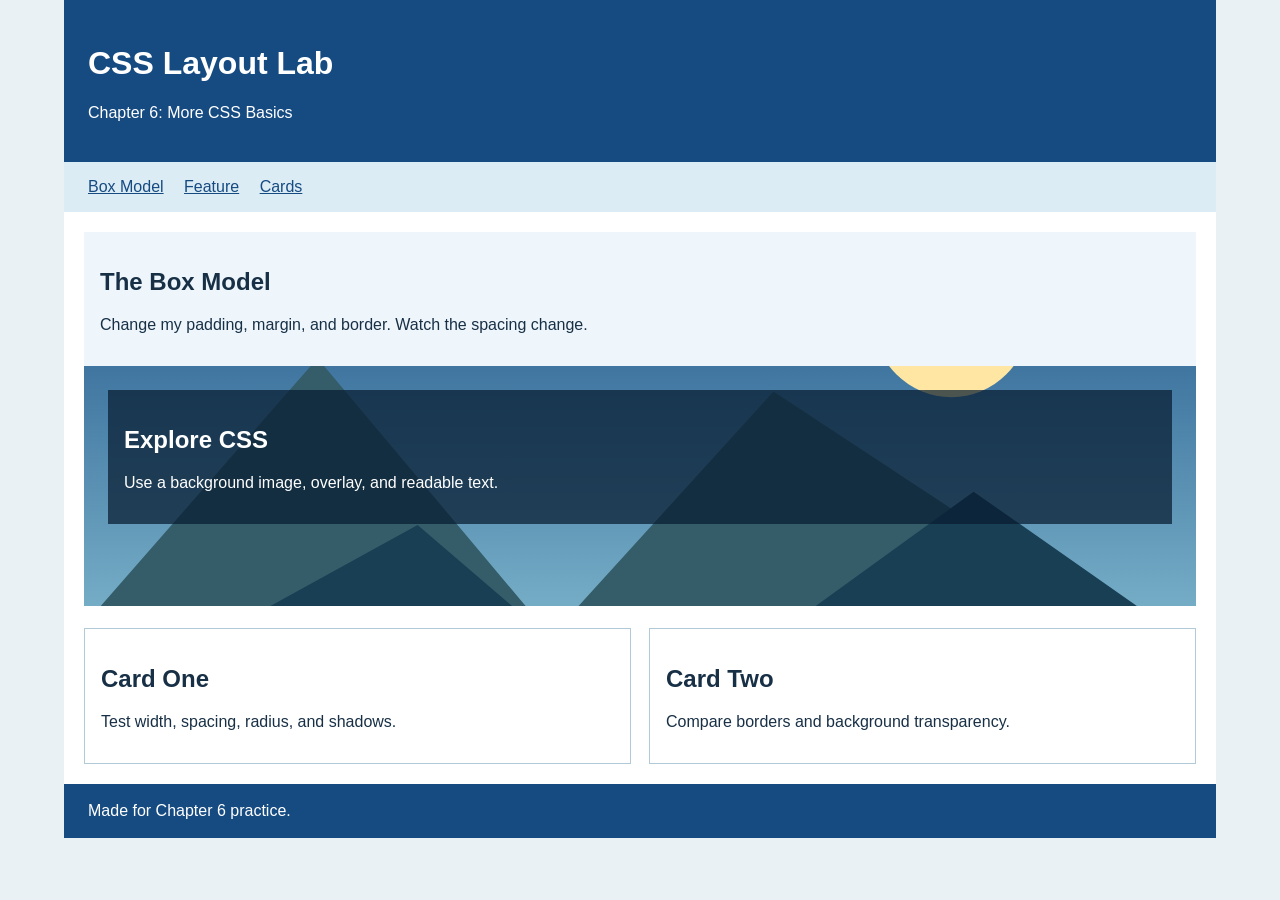
==== chapter6-starter/index.html @ cd53e89a "imported chapter 6 starter files" ====
<!DOCTYPE html>
<html lang="en">
<head>
  <meta charset="UTF-8">
  <meta name="viewport" content="width=device-width, initial-scale=1">
  <title>Chapter 6 | CSS Layout Lab</title>
  <link rel="stylesheet" href="styles.css">
</head>
<body>
  <div class="page-wrapper">
    <header class="site-header">
      <h1>CSS Layout Lab</h1>
      <p>Chapter 6: More CSS Basics</p>
    </header>
    <nav aria-label="Page navigation"><a href="#box-model">Box Model</a> <a href="#feature">Feature</a> <a href="#cards">Cards</a></nav>
    <main>
      <section id="box-model" class="panel">
        <h2>The Box Model</h2>
        <p>Change my padding, margin, and border. Watch the spacing change.</p>
      </section>
      <section id="feature" class="feature">
        <div class="feature-content"><h2>Explore CSS</h2><p>Use a background image, overlay, and readable text.</p></div>
      </section>
      <section id="cards" class="cards" aria-label="Example cards">
        <article class="card"><h2>Card One</h2><p>Test width, spacing, radius, and shadows.</p></article>
        <article class="card"><h2>Card Two</h2><p>Compare borders and background transparency.</p></article>
      </section>
    </main>
    <footer>Made for Chapter 6 practice.</footer>
  </div>
</body>
</html>
---- chapter6-starter/styles.css ----
/* Chapter 6 starter: edit the rules below and add your own. */
* { box-sizing: border-box; }
body { margin: 0; font-family: Arial, Helvetica, sans-serif; color: #183046; background: #e9f1f5; }
.page-wrapper { width: 90%; margin: 0 auto; background: white; }
.site-header { background: #164b82; color: white; padding: 24px; }
nav { padding: 16px 24px; background: #dcecf5; }
nav a { margin-right: 16px; color: #164b82; }
main { padding: 20px; }
.panel { background: #eef6fc; padding: 16px; }
.feature { background-image: url("assets/landscape.svg"); background-size: cover; background-position: center; min-height: 240px; padding: 24px; color: white; }
.feature-content { background-color: rgba(8, 29, 49, .72); padding: 16px; }
.cards { display: flex; flex-wrap: wrap; gap: 18px; margin-top: 22px; }
.card { flex: 1 1 220px; padding: 16px; background: #fff; border: 1px solid #b2cad7; }
footer { padding: 18px 24px; background: #164b82; color: white; }
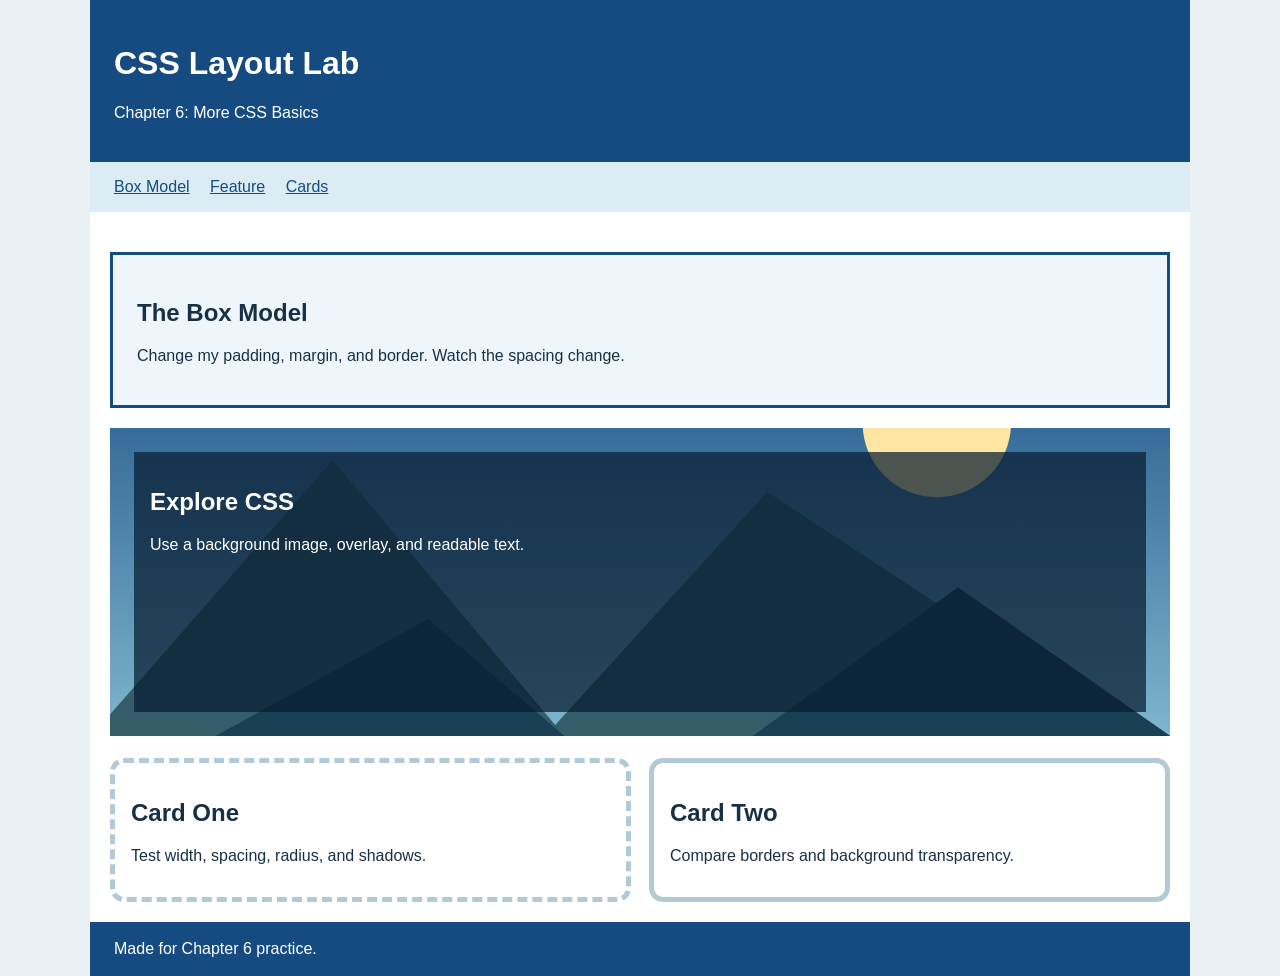
==== commit 01d0b21c: "practice-03.html rounded card corners and added different borders." ====
--- a/chapter6-starter/index.html
+++ b/chapter6-starter/index.html
@@ -22,8 +22,8 @@
         <div class="feature-content"><h2>Explore CSS</h2><p>Use a background image, overlay, and readable text.</p></div>
       </section>
       <section id="cards" class="cards" aria-label="Example cards">
-        <article class="card"><h2>Card One</h2><p>Test width, spacing, radius, and shadows.</p></article>
-        <article class="card"><h2>Card Two</h2><p>Compare borders and background transparency.</p></article>
+        <article class="card card-border"><h2>Card One</h2><p>Test width, spacing, radius, and shadows.</p></article>
+        <article class="card card-2-border"><h2>Card Two</h2><p>Compare borders and background transparency.</p></article>
       </section>
     </main>
     <footer>Made for Chapter 6 practice.</footer>
--- a/chapter6-starter/styles.css
+++ b/chapter6-starter/styles.css
@@ -1,14 +1,76 @@
 /* Chapter 6 starter: edit the rules below and add your own. */
 * { box-sizing: border-box; }
-body { margin: 0; font-family: Arial, Helvetica, sans-serif; color: #183046; background: #e9f1f5; }
-.page-wrapper { width: 90%; margin: 0 auto; background: white; }
-.site-header { background: #164b82; color: white; padding: 24px; }
-nav { padding: 16px 24px; background: #dcecf5; }
-nav a { margin-right: 16px; color: #164b82; }
-main { padding: 20px; }
-.panel { background: #eef6fc; padding: 16px; }
-.feature { background-image: url("assets/landscape.svg"); background-size: cover; background-position: center; min-height: 240px; padding: 24px; color: white; }
-.feature-content { background-color: rgba(8, 29, 49, .72); padding: 16px; }
-.cards { display: flex; flex-wrap: wrap; gap: 18px; margin-top: 22px; }
-.card { flex: 1 1 220px; padding: 16px; background: #fff; border: 1px solid #b2cad7; }
-footer { padding: 18px 24px; background: #164b82; color: white; }
+body {
+    margin: 0;
+    font-family: Arial, Helvetica, sans-serif;
+    color: #183046;
+    background:#e9f1f5; 
+}
+.page-wrapper {
+    width: 90%;
+    max-width: 1100px;
+    margin: 0 auto;
+    background: white; 
+}
+.site-header {
+    background: #164b82;
+    color: white;
+    padding: 24px; }
+nav { 
+    padding: 16px 24px;
+    background: #dcecf5;
+}
+nav a { margin-right: 16px;
+    color: #164b82; 
+}
+main { 
+    padding: 20px;
+}
+#box-model {
+    padding: 24px;
+    margin: 20px 0;
+    border: 3px solid #164b82;
+
+}
+.panel {
+    background: #eef6fc;
+    padding: 16px;
+}
+.feature {
+    background-image: url("assets/landscape.svg");
+    background-size: cover;
+    background-position: center;
+    min-height: 240px;
+    padding: 24px;
+    color: white; 
+}
+.feature-content {
+    background-color: rgba(8, 29, 49, .72);
+    min-height: 260px;
+    padding: 16px;
+}
+.cards {
+    display: flex;
+    flex-wrap: wrap;
+    gap: 18px;
+    margin-top: 22px;
+}
+.card {
+    flex: 1 1 220px;
+    padding: 16px;
+    background: #fff;
+    border: 1px solid #b2cad7;
+}
+.card-border {
+    border: 5px dashed #b2cad7;
+    border-radius: 14px;
+}
+.card-2-border {
+    border: 5px solid #b2cad7;
+    border-radius: 14px;
+}
+footer {
+    padding: 18px 24px;
+    background: #164b82;
+    color: white;
+}
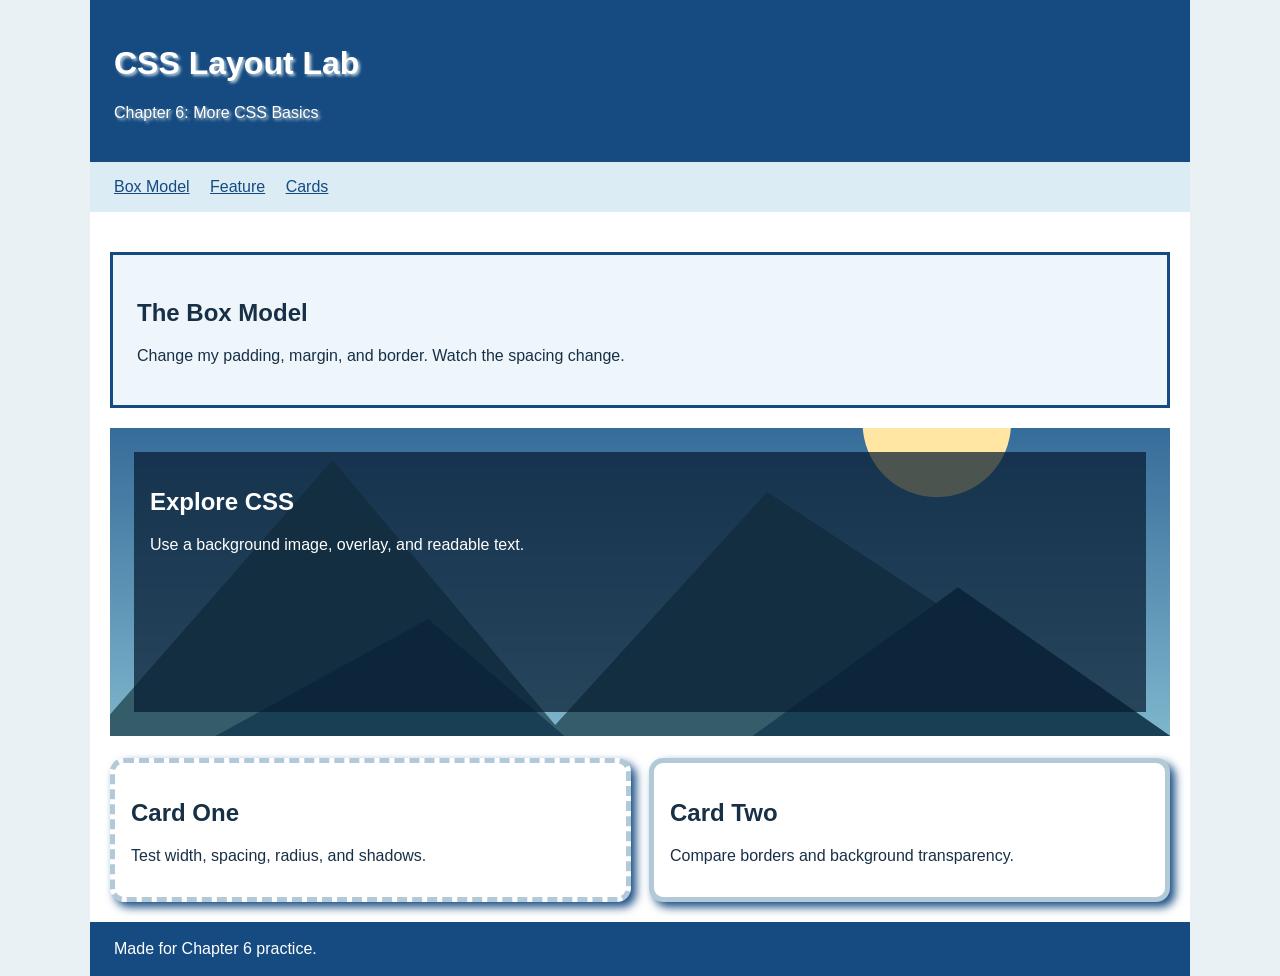
==== commit 4f3c20dc: "edited experimental html and css. will refine with actual content." ====
--- a/chapter6-starter/index.html
+++ b/chapter6-starter/index.html
@@ -12,18 +12,31 @@
       <h1>CSS Layout Lab</h1>
       <p>Chapter 6: More CSS Basics</p>
     </header>
-    <nav aria-label="Page navigation"><a href="#box-model">Box Model</a> <a href="#feature">Feature</a> <a href="#cards">Cards</a></nav>
+    <nav aria-label="Page navigation">
+      <a href="#box-model">Box Model</a>
+      <a href="#feature">Feature</a>
+      <a href="#cards">Cards</a>
+    </nav>
     <main>
       <section id="box-model" class="panel">
         <h2>The Box Model</h2>
         <p>Change my padding, margin, and border. Watch the spacing change.</p>
       </section>
       <section id="feature" class="feature">
-        <div class="feature-content"><h2>Explore CSS</h2><p>Use a background image, overlay, and readable text.</p></div>
+        <div class="feature-content">
+          <h2>Explore CSS</h2>
+          <p>Use a background image, overlay, and readable text.</p>
+        </div>
       </section>
       <section id="cards" class="cards" aria-label="Example cards">
-        <article class="card card-border"><h2>Card One</h2><p>Test width, spacing, radius, and shadows.</p></article>
-        <article class="card card-2-border"><h2>Card Two</h2><p>Compare borders and background transparency.</p></article>
+        <article class="card card-border">
+          <h2>Card One</h2>
+          <p>Test width, spacing, radius, and shadows.</p>
+        </article>
+        <article class="card card-2-border">
+          <h2>Card Two</h2>
+          <p>Compare borders and background transparency.</p>
+        </article>
       </section>
     </main>
     <footer>Made for Chapter 6 practice.</footer>
--- a/chapter6-starter/styles.css
+++ b/chapter6-starter/styles.css
@@ -4,17 +4,21 @@
     margin: 0;
     font-family: Arial, Helvetica, sans-serif;
     color: #183046;
-    background:#e9f1f5; 
+    background:#e9f1f5;
 }
 .page-wrapper {
     width: 90%;
     max-width: 1100px;
-    margin: 0 auto;
+    margin-left: auto;
+    margin-right: auto;
     background: white; 
 }
 .site-header {
     background: #164b82;
+    background-size: cover;
+    background-position: left;
     color: white;
+    text-shadow: 2px 2px 3px #b2cad7;
     padding: 24px; }
 nav { 
     padding: 16px 24px;
@@ -42,7 +46,7 @@
     background-position: center;
     min-height: 240px;
     padding: 24px;
-    color: white; 
+    color: white;
 }
 .feature-content {
     background-color: rgba(8, 29, 49, .72);
@@ -60,6 +64,7 @@
     padding: 16px;
     background: #fff;
     border: 1px solid #b2cad7;
+    box-shadow: 5px 5px 10px  #164b82;
 }
 .card-border {
     border: 5px dashed #b2cad7;
